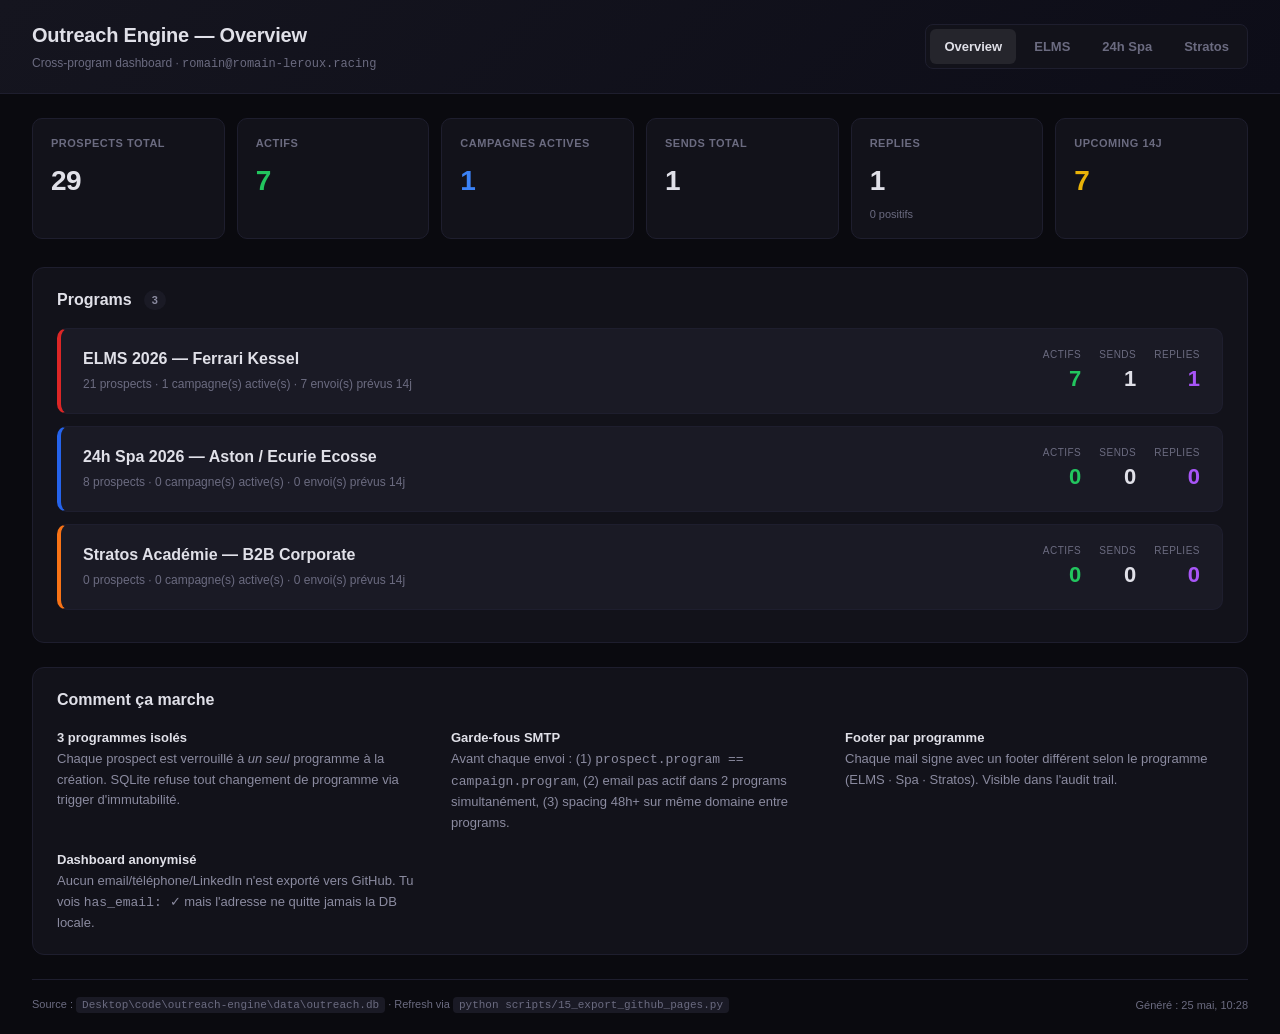
==== outreach/index.html @ 7f14bbfd "Add outreach engine dashboard with bullet-proof ELMS / Spa separation 4-page anonymized mirror of ou" ====
<!DOCTYPE html>
<html lang="fr">
<head>
<meta charset="UTF-8">
<meta name="viewport" content="width=device-width, initial-scale=1.0">
<title>Outreach Engine — Overview</title>
<link rel="stylesheet" href="_shared.css">
</head>
<body>

<div class="header">
  <div>
    <h1><span class="accent-multi">Outreach Engine</span> — Overview</h1>
    <div class="header-sub">Cross-program dashboard · <code>romain@romain-leroux.racing</code></div>
  </div>
  <div class="nav">
    <a class="active overview" href="index.html">Overview</a>
    <a href="elms.html">ELMS</a>
    <a href="spa.html">24h Spa</a>
    <a href="stratos.html">Stratos</a>
  </div>
</div>

<div class="container">

  <div id="totals" class="kpis"></div>

  <section class="block">
    <h2>Programs <span class="count" id="program-count">—</span></h2>
    <div id="programs"></div>
  </section>

  <section class="block">
    <h2>Comment ça marche</h2>
    <div style="display:grid;grid-template-columns:repeat(auto-fit,minmax(280px,1fr));gap:16px;font-size:13px;line-height:1.6;color:var(--muted)">
      <div>
        <strong style="color:var(--text)">3 programmes isolés</strong><br>
        Chaque prospect est verrouillé à <em>un seul</em> programme à la création. SQLite refuse tout changement de programme via trigger d'immutabilité.
      </div>
      <div>
        <strong style="color:var(--text)">Garde-fous SMTP</strong><br>
        Avant chaque envoi : (1) <code>prospect.program == campaign.program</code>, (2) email pas actif dans 2 programs simultanément, (3) spacing 48h+ sur même domaine entre programs.
      </div>
      <div>
        <strong style="color:var(--text)">Footer par programme</strong><br>
        Chaque mail signe avec un footer différent selon le programme (ELMS · Spa · Stratos). Visible dans l'audit trail.
      </div>
      <div>
        <strong style="color:var(--text)">Dashboard anonymisé</strong><br>
        Aucun email/téléphone/LinkedIn n'est exporté vers GitHub. Tu vois <code>has_email: ✓</code> mais l'adresse ne quitte jamais la DB locale.
      </div>
    </div>
  </section>

  <footer class="meta">
    <span>Source : <code>Desktop\code\outreach-engine\data\outreach.db</code> · Refresh via <code>python scripts/15_export_github_pages.py</code></span>
    <span id="generated">…</span>
  </footer>

</div>

<script src="_shared.js"></script>
<script>
(async () => {
  const d = await loadJSON('data/overview.json');
  document.getElementById('generated').textContent = 'Généré : ' + fmtDateTime(d.generated_at);

  const t = d.totals;
  document.getElementById('totals').innerHTML = `
    <div class="kpi"><div class="kpi-label">Prospects total</div><div class="kpi-value">${fmtNum(t.prospects_total)}</div></div>
    <div class="kpi green"><div class="kpi-label">Actifs</div><div class="kpi-value">${fmtNum(t.prospects_active)}</div></div>
    <div class="kpi blue"><div class="kpi-label">Campagnes actives</div><div class="kpi-value">${fmtNum(t.campaigns_active)}</div></div>
    <div class="kpi"><div class="kpi-label">Sends total</div><div class="kpi-value">${fmtNum(t.sends_total)}</div></div>
    <div class="kpi"><div class="kpi-label">Replies</div><div class="kpi-value">${fmtNum(t.replies_total)}</div><div class="kpi-sub">${t.replies_positive} positifs</div></div>
    <div class="kpi yellow"><div class="kpi-label">Upcoming 14j</div><div class="kpi-value">${fmtNum(t.upcoming_14d)}</div></div>
  `;

  document.getElementById('program-count').textContent = d.programs.length;
  const programLink = {
    'ELMS_SPONSORS': 'elms.html',
    'SPA_24H': 'spa.html',
    'STRATOS_B2B': 'stratos.html',
  };
  const programClass = {
    'ELMS_SPONSORS': 'elms',
    'SPA_24H': 'spa',
    'STRATOS_B2B': 'stratos',
  };
  const html = d.programs.map(p => {
    const k = p.kpis;
    const cls = programClass[p.program] || '';
    return `
      <a href="${programLink[p.program]}" style="display:block;text-decoration:none;color:inherit;margin-bottom:12px">
        <div style="background:var(--bg3);border:1px solid var(--line);border-radius:10px;padding:18px 22px;border-left:4px solid var(--${cls});transition:all 0.15s">
          <div style="display:flex;justify-content:space-between;align-items:start;gap:16px;flex-wrap:wrap">
            <div>
              <div style="font-size:16px;font-weight:700;margin-bottom:4px">${p.label}</div>
              <div style="color:var(--dim);font-size:12px">
                ${k.prospects_total} prospects · ${k.campaigns_active} campagne(s) active(s) · ${k.upcoming_14d} envoi(s) prévus 14j
              </div>
            </div>
            <div style="display:flex;gap:18px">
              <div style="text-align:right">
                <div style="color:var(--dim);font-size:10px;text-transform:uppercase;letter-spacing:0.5px">Actifs</div>
                <div style="font-size:22px;font-weight:800;color:var(--green)">${k.prospects_active}</div>
              </div>
              <div style="text-align:right">
                <div style="color:var(--dim);font-size:10px;text-transform:uppercase;letter-spacing:0.5px">Sends</div>
                <div style="font-size:22px;font-weight:800">${k.sends_total}</div>
              </div>
              <div style="text-align:right">
                <div style="color:var(--dim);font-size:10px;text-transform:uppercase;letter-spacing:0.5px">Replies</div>
                <div style="font-size:22px;font-weight:800;color:var(--purple)">${k.replies_total}</div>
              </div>
            </div>
          </div>
        </div>
      </a>
    `;
  }).join('');
  document.getElementById('programs').innerHTML = html;
})().catch(err => {
  document.body.insertAdjacentHTML('beforeend',
    `<div class="container"><div class="empty"><div class="big">⚠</div>Erreur de chargement : ${err.message}</div></div>`);
});
</script>

</body>
</html>
---- outreach/_shared.css ----
/* Outreach dashboard shared styles. Loaded by all 4 pages. */
:root {
  --bg: #0a0a0f;
  --bg2: #12121a;
  --bg3: #1a1a25;
  --line: #1e1e2e;
  --text: #e0e0e8;
  --dim: #6b6b80;
  --muted: #8b8ba0;

  --elms: #dc2626;
  --elms-soft: rgba(220, 38, 38, 0.15);
  --spa: #2563eb;
  --spa-soft: rgba(37, 99, 235, 0.15);
  --stratos: #f97316;
  --stratos-soft: rgba(249, 115, 22, 0.15);

  --green: #22c55e;
  --yellow: #eab308;
  --red: #ef4444;
  --blue: #3b82f6;
  --purple: #a855f7;
}

* { margin: 0; padding: 0; box-sizing: border-box; }
body {
  font-family: 'Inter', -apple-system, BlinkMacSystemFont, "Segoe UI", Roboto, sans-serif;
  background: var(--bg);
  color: var(--text);
  line-height: 1.5;
  font-size: 14px;
}

a { color: inherit; text-decoration: none; }

.header {
  background: linear-gradient(135deg, #15151f, #0d0d18);
  border-bottom: 1px solid var(--line);
  padding: 20px 32px;
  display: flex;
  align-items: center;
  justify-content: space-between;
  flex-wrap: wrap;
  gap: 16px;
}
.header h1 {
  font-size: 20px;
  font-weight: 700;
  letter-spacing: -0.01em;
}
.header h1 .accent-elms { color: var(--elms); }
.header h1 .accent-spa { color: var(--spa); }
.header h1 .accent-stratos { color: var(--stratos); }
.header h1 .accent-multi { color: var(--text); }

.header-sub {
  color: var(--dim);
  font-size: 12px;
  margin-top: 4px;
}

.nav {
  display: flex;
  gap: 4px;
  background: var(--bg2);
  padding: 4px;
  border-radius: 8px;
  border: 1px solid var(--line);
}
.nav a {
  padding: 8px 14px;
  border-radius: 6px;
  color: var(--dim);
  font-size: 13px;
  font-weight: 600;
  transition: all 0.15s;
}
.nav a:hover { color: var(--text); background: var(--bg3); }
.nav a.active.elms { background: var(--elms-soft); color: var(--elms); }
.nav a.active.spa { background: var(--spa-soft); color: var(--spa); }
.nav a.active.stratos { background: var(--stratos-soft); color: var(--stratos); }
.nav a.active.overview { background: rgba(255,255,255,0.08); color: var(--text); }

.container {
  padding: 24px 32px;
  max-width: 1600px;
  margin: 0 auto;
}

/* KPI cards */
.kpis {
  display: grid;
  grid-template-columns: repeat(auto-fit, minmax(180px, 1fr));
  gap: 12px;
  margin-bottom: 28px;
}
.kpi {
  background: var(--bg2);
  border: 1px solid var(--line);
  border-radius: 10px;
  padding: 16px 18px;
}
.kpi-label {
  color: var(--dim);
  font-size: 11px;
  font-weight: 600;
  letter-spacing: 0.5px;
  text-transform: uppercase;
  margin-bottom: 8px;
}
.kpi-value {
  font-size: 28px;
  font-weight: 800;
  letter-spacing: -0.02em;
}
.kpi-sub {
  color: var(--dim);
  font-size: 11px;
  margin-top: 4px;
}
.kpi.elms .kpi-value { color: var(--elms); }
.kpi.spa .kpi-value { color: var(--spa); }
.kpi.stratos .kpi-value { color: var(--stratos); }
.kpi.green .kpi-value { color: var(--green); }
.kpi.yellow .kpi-value { color: var(--yellow); }
.kpi.red .kpi-value { color: var(--red); }
.kpi.blue .kpi-value { color: var(--blue); }

/* Section blocks */
section.block {
  background: var(--bg2);
  border: 1px solid var(--line);
  border-radius: 12px;
  padding: 20px 24px;
  margin-bottom: 24px;
}
section.block h2 {
  font-size: 16px;
  font-weight: 700;
  margin-bottom: 16px;
  display: flex;
  align-items: center;
  gap: 12px;
}
section.block h2 .count {
  background: var(--bg3);
  color: var(--muted);
  padding: 2px 8px;
  border-radius: 10px;
  font-size: 11px;
  font-weight: 600;
}

/* Filters */
.filters {
  display: flex;
  gap: 8px;
  flex-wrap: wrap;
  margin-bottom: 16px;
}
.filter-btn {
  background: var(--bg3);
  color: var(--dim);
  border: 1px solid var(--line);
  padding: 6px 12px;
  border-radius: 6px;
  font-size: 12px;
  font-weight: 600;
  cursor: pointer;
  transition: all 0.15s;
}
.filter-btn:hover { color: var(--text); }
.filter-btn.active.elms { background: var(--elms-soft); border-color: var(--elms); color: var(--elms); }
.filter-btn.active.spa { background: var(--spa-soft); border-color: var(--spa); color: var(--spa); }
.filter-btn.active.stratos { background: var(--stratos-soft); border-color: var(--stratos); color: var(--stratos); }
.filter-btn.active.neutral { background: rgba(255,255,255,0.08); border-color: var(--muted); color: var(--text); }

/* Tables */
table {
  width: 100%;
  border-collapse: collapse;
  font-size: 13px;
}
th {
  text-align: left;
  font-weight: 600;
  font-size: 11px;
  color: var(--dim);
  text-transform: uppercase;
  letter-spacing: 0.5px;
  padding: 10px 12px;
  border-bottom: 1px solid var(--line);
}
td {
  padding: 12px;
  border-bottom: 1px solid var(--line);
  vertical-align: middle;
}
tr:hover td { background: var(--bg3); }
tr:last-child td { border-bottom: none; }

.badge {
  display: inline-block;
  padding: 2px 8px;
  border-radius: 4px;
  font-size: 10px;
  font-weight: 700;
  text-transform: uppercase;
  letter-spacing: 0.5px;
  white-space: nowrap;
}
.badge.active { background: rgba(34, 197, 94, 0.15); color: var(--green); }
.badge.paused { background: rgba(234, 179, 8, 0.15); color: var(--yellow); }
.badge.replied { background: rgba(168, 85, 247, 0.15); color: var(--purple); }
.badge.bounced { background: rgba(239, 68, 68, 0.15); color: var(--red); }
.badge.archived { background: var(--bg3); color: var(--muted); }
.badge.do_not_contact { background: rgba(239,68,68,0.15); color: var(--red); }

.badge.tier-HIGH { background: rgba(34, 197, 94, 0.15); color: var(--green); }
.badge.tier-MED-HIGH { background: rgba(59, 130, 246, 0.15); color: var(--blue); }
.badge.tier-MED { background: rgba(234, 179, 8, 0.15); color: var(--yellow); }
.badge.tier-LOW { background: rgba(107, 114, 128, 0.15); color: var(--muted); }

.flag-yes { color: var(--green); font-weight: 700; }
.flag-no { color: var(--muted); }

.empty {
  text-align: center;
  padding: 60px 20px;
  color: var(--dim);
  font-style: italic;
}
.empty .big {
  font-size: 32px;
  margin-bottom: 12px;
  opacity: 0.4;
}

footer.meta {
  color: var(--dim);
  font-size: 11px;
  margin-top: 24px;
  padding-top: 16px;
  border-top: 1px solid var(--line);
  display: flex;
  justify-content: space-between;
  align-items: center;
  flex-wrap: wrap;
  gap: 8px;
}
footer.meta code {
  background: var(--bg3);
  padding: 2px 6px;
  border-radius: 4px;
  font-size: 11px;
  font-family: 'SF Mono', 'Consolas', monospace;
}
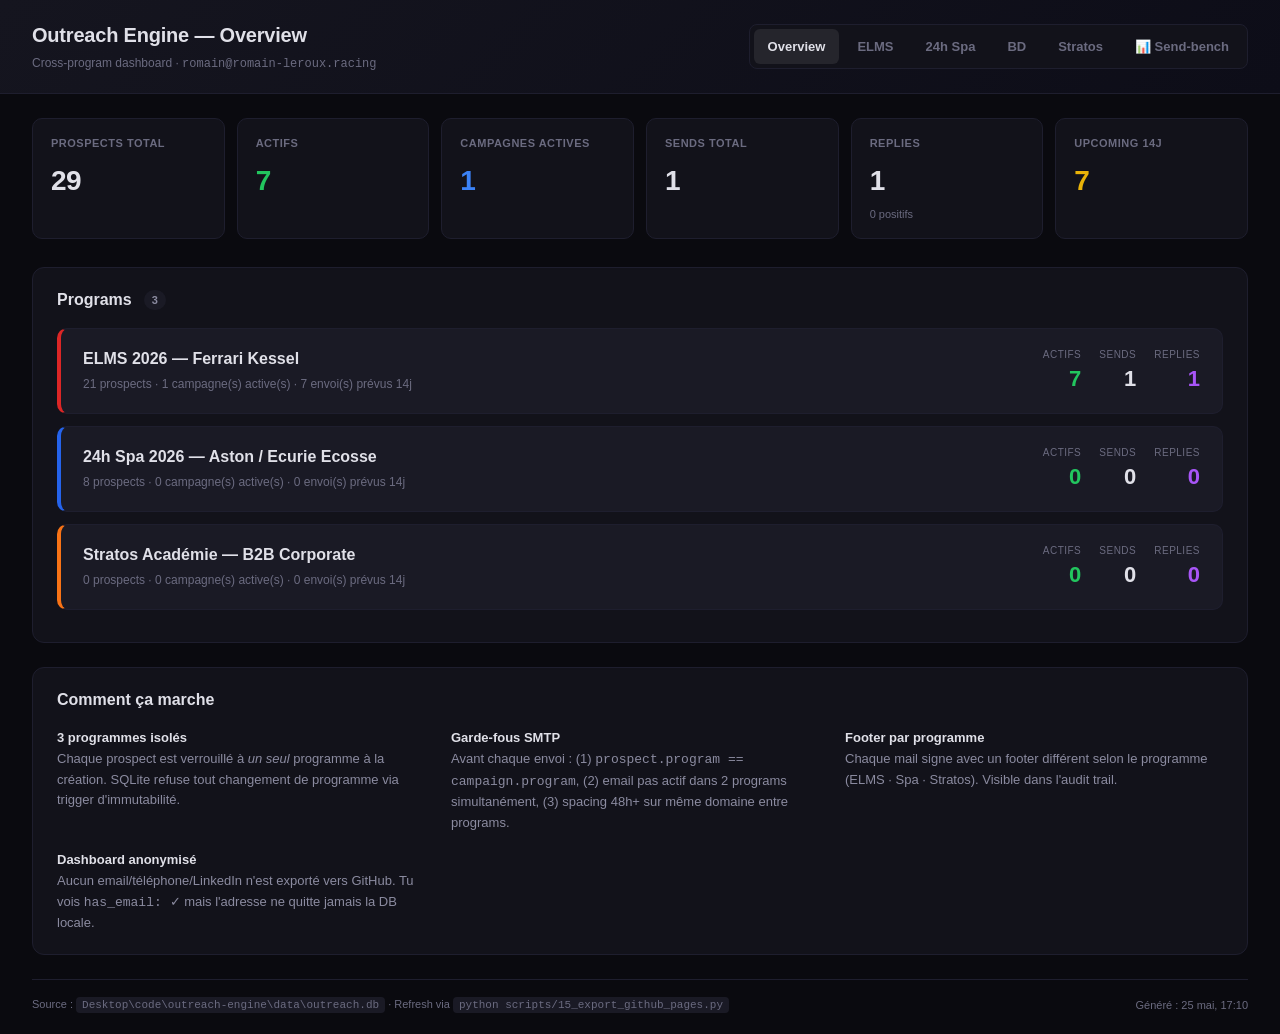
==== commit ba45c604: "Add BD hospitality tab + send-bench dashboard - outreach/bd.html: mirrors bd-data.js (33 ELMS hospit" ====
--- a/outreach/index.html
+++ b/outreach/index.html
@@ -17,7 +17,9 @@
     <a class="active overview" href="index.html">Overview</a>
     <a href="elms.html">ELMS</a>
     <a href="spa.html">24h Spa</a>
+    <a href="bd.html">BD</a>
     <a href="stratos.html">Stratos</a>
+    <a href="send-bench.html">📊 Send-bench</a>
   </div>
 </div>
 
@@ -60,10 +62,34 @@
 </div>
 
 <script src="_shared.js"></script>
+<script src="../bd-data.js"></script>
 <script>
 (async () => {
   const d = await loadJSON('data/overview.json');
   document.getElementById('generated').textContent = 'Généré : ' + fmtDateTime(d.generated_at);
+
+  // BD program comes from bd-data.js (not engine), inject as 4th program
+  let bdProgram = null;
+  if (window.BD_DATA && Array.isArray(window.BD_DATA.companies)) {
+    const cs = BD_DATA.companies;
+    bdProgram = {
+      program: 'BD_ELMS_HOSPITALITY',
+      label: 'BD Hospitality — 5 circuits ELMS',
+      kpis: {
+        prospects_total: cs.length,
+        prospects_active: cs.filter(c => ['scouted','proposal-sent','meeting-booked','negotiating','prospect'].includes(c.status)).length,
+        campaigns_active: 0,
+        sends_total: 0,
+        replies_total: 0,
+        replies_positive: 0,
+        upcoming_14d: 0,
+      },
+    };
+    // Merge BD into totals
+    d.totals.prospects_total += bdProgram.kpis.prospects_total;
+    d.totals.prospects_active += bdProgram.kpis.prospects_active;
+    d.programs.push(bdProgram);
+  }
 
   const t = d.totals;
   document.getElementById('totals').innerHTML = `
@@ -80,11 +106,13 @@
     'ELMS_SPONSORS': 'elms.html',
     'SPA_24H': 'spa.html',
     'STRATOS_B2B': 'stratos.html',
+    'BD_ELMS_HOSPITALITY': 'bd.html',
   };
   const programClass = {
     'ELMS_SPONSORS': 'elms',
     'SPA_24H': 'spa',
     'STRATOS_B2B': 'stratos',
+    'BD_ELMS_HOSPITALITY': 'bd',
   };
   const html = d.programs.map(p => {
     const k = p.kpis;
--- a/outreach/_shared.css
+++ b/outreach/_shared.css
@@ -14,6 +14,8 @@
   --spa-soft: rgba(37, 99, 235, 0.15);
   --stratos: #f97316;
   --stratos-soft: rgba(249, 115, 22, 0.15);
+  --bd: #a855f7;
+  --bd-soft: rgba(168, 85, 247, 0.15);
 
   --green: #22c55e;
   --yellow: #eab308;
@@ -79,6 +81,7 @@
 .nav a.active.elms { background: var(--elms-soft); color: var(--elms); }
 .nav a.active.spa { background: var(--spa-soft); color: var(--spa); }
 .nav a.active.stratos { background: var(--stratos-soft); color: var(--stratos); }
+.nav a.active.bd { background: var(--bd-soft); color: var(--bd); }
 .nav a.active.overview { background: rgba(255,255,255,0.08); color: var(--text); }
 
 .container {
@@ -121,6 +124,7 @@
 .kpi.elms .kpi-value { color: var(--elms); }
 .kpi.spa .kpi-value { color: var(--spa); }
 .kpi.stratos .kpi-value { color: var(--stratos); }
+.kpi.bd .kpi-value { color: var(--bd); }
 .kpi.green .kpi-value { color: var(--green); }
 .kpi.yellow .kpi-value { color: var(--yellow); }
 .kpi.red .kpi-value { color: var(--red); }
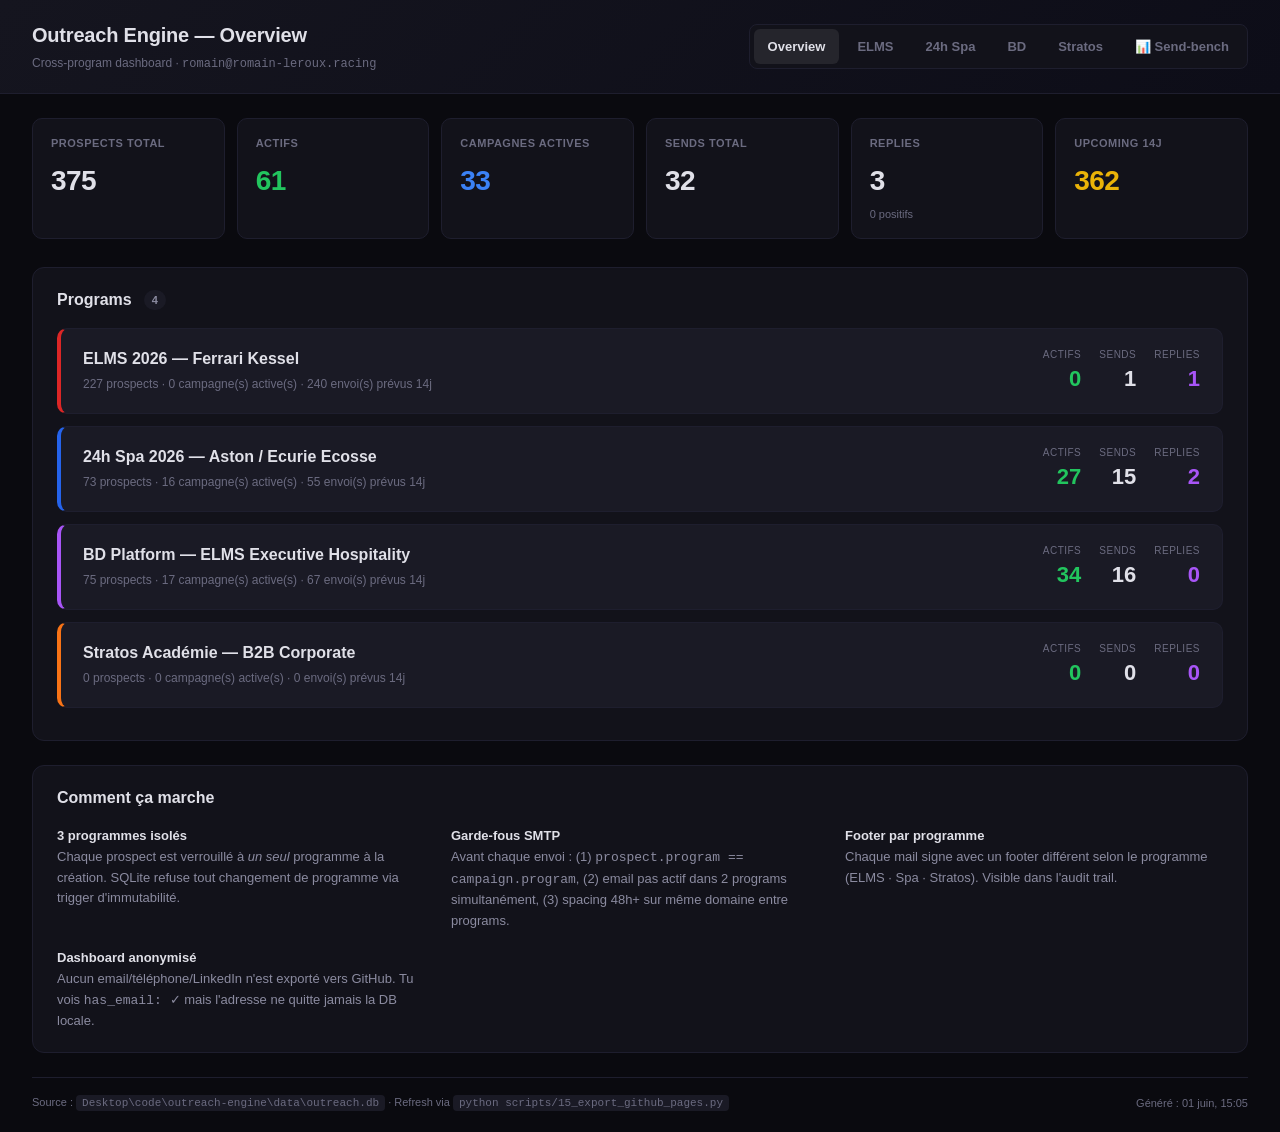
==== commit eb744006: "Outreach dashboard: BD Platform now engine-fed (live data) + refresh - 15_export_github_pages.py now" ====
--- a/outreach/index.html
+++ b/outreach/index.html
@@ -68,28 +68,8 @@
   const d = await loadJSON('data/overview.json');
   document.getElementById('generated').textContent = 'Généré : ' + fmtDateTime(d.generated_at);
 
-  // BD program comes from bd-data.js (not engine), inject as 4th program
-  let bdProgram = null;
-  if (window.BD_DATA && Array.isArray(window.BD_DATA.companies)) {
-    const cs = BD_DATA.companies;
-    bdProgram = {
-      program: 'BD_ELMS_HOSPITALITY',
-      label: 'BD Hospitality — 5 circuits ELMS',
-      kpis: {
-        prospects_total: cs.length,
-        prospects_active: cs.filter(c => ['scouted','proposal-sent','meeting-booked','negotiating','prospect'].includes(c.status)).length,
-        campaigns_active: 0,
-        sends_total: 0,
-        replies_total: 0,
-        replies_positive: 0,
-        upcoming_14d: 0,
-      },
-    };
-    // Merge BD into totals
-    d.totals.prospects_total += bdProgram.kpis.prospects_total;
-    d.totals.prospects_active += bdProgram.kpis.prospects_active;
-    d.programs.push(bdProgram);
-  }
+  // BD now comes live from the engine (overview.json includes BD_ELMS_HOSPITALITY).
+  // The old static bd-data.js injection was removed to avoid double-counting.
 
   const t = d.totals;
   document.getElementById('totals').innerHTML = `
